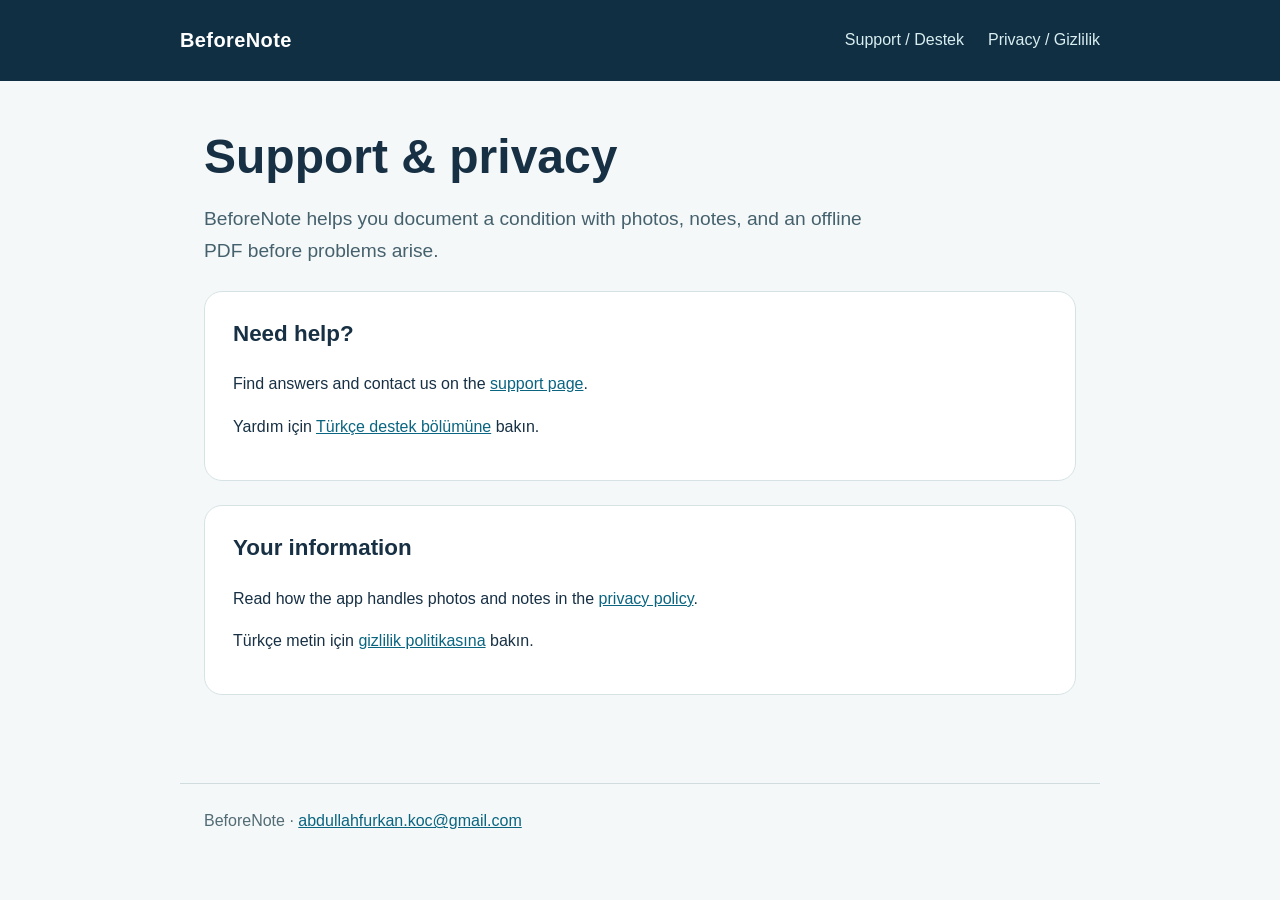
==== index.html @ 482cf533 "Add bilingual BeforeNote support and privacy pages" ====
<!doctype html>
<html lang="en">
<head><meta charset="utf-8"><meta name="viewport" content="width=device-width, initial-scale=1"><title>BeforeNote — Support & Privacy</title><meta name="description" content="Support and privacy information for the BeforeNote iPhone app."><link rel="stylesheet" href="style.css"></head>
<body>
<header><nav><strong>BeforeNote</strong><a href="support.html">Support / Destek</a><a href="privacy.html">Privacy / Gizlilik</a></nav></header>
<main><h1>Support & privacy</h1><p class="lead">BeforeNote helps you document a condition with photos, notes, and an offline PDF before problems arise.</p><div class="card"><h2>Need help?</h2><p>Find answers and contact us on the <a href="support.html">support page</a>.</p><p>Yardım için <a href="support.html#tr">Türkçe destek bölümüne</a> bakın.</p></div><div class="card"><h2>Your information</h2><p>Read how the app handles photos and notes in the <a href="privacy.html">privacy policy</a>.</p><p>Türkçe metin için <a href="privacy.html#tr">gizlilik politikasına</a> bakın.</p></div></main>
<footer>BeforeNote · <a href="mailto:abdullahfurkan.koc@gmail.com">abdullahfurkan.koc@gmail.com</a></footer>
</body></html>
---- style.css ----
:root { color-scheme: light; font-family: -apple-system, BlinkMacSystemFont, "Segoe UI", sans-serif; color: #173044; background: #f5f8f8; }
* { box-sizing: border-box; }
body { margin: 0; line-height: 1.65; }
header { background: #102f43; color: white; padding: 24px max(24px, calc((100vw - 920px) / 2)); }
header a { color: #d9eef0; text-decoration: none; }
nav { display: flex; flex-wrap: wrap; align-items: center; gap: 24px; }
nav strong { margin-right: auto; font-size: 1.25rem; letter-spacing: .02em; }
main { max-width: 920px; margin: 0 auto; padding: 48px 24px 64px; }
h1 { font-size: clamp(2rem, 5vw, 3rem); line-height: 1.15; margin: 0 0 16px; }
h2 { font-size: 1.4rem; margin-top: 40px; }
p, li { font-size: 1rem; }
.lead { font-size: 1.2rem; color: #45616d; max-width: 680px; }
.card { background: white; border: 1px solid #d6e3e5; border-radius: 18px; padding: 24px 28px; margin: 24px 0; }
.card h2 { margin-top: 0; }
a { color: #0a6581; }
a:focus-visible { outline: 3px solid #d58a30; outline-offset: 3px; }
.lang { color: #55717d; font-size: .9rem; margin-bottom: 30px; }
.language-block { border-top: 1px solid #cfdddf; padding-top: 28px; margin-top: 48px; }
footer { max-width: 920px; margin: 0 auto; padding: 24px; border-top: 1px solid #cfdddf; color: #526b75; }
@media (max-width: 600px) { header { padding: 18px 24px; } nav { gap: 12px 18px; } nav strong { width: 100%; } main { padding-top: 36px; } .card { padding: 20px; } }
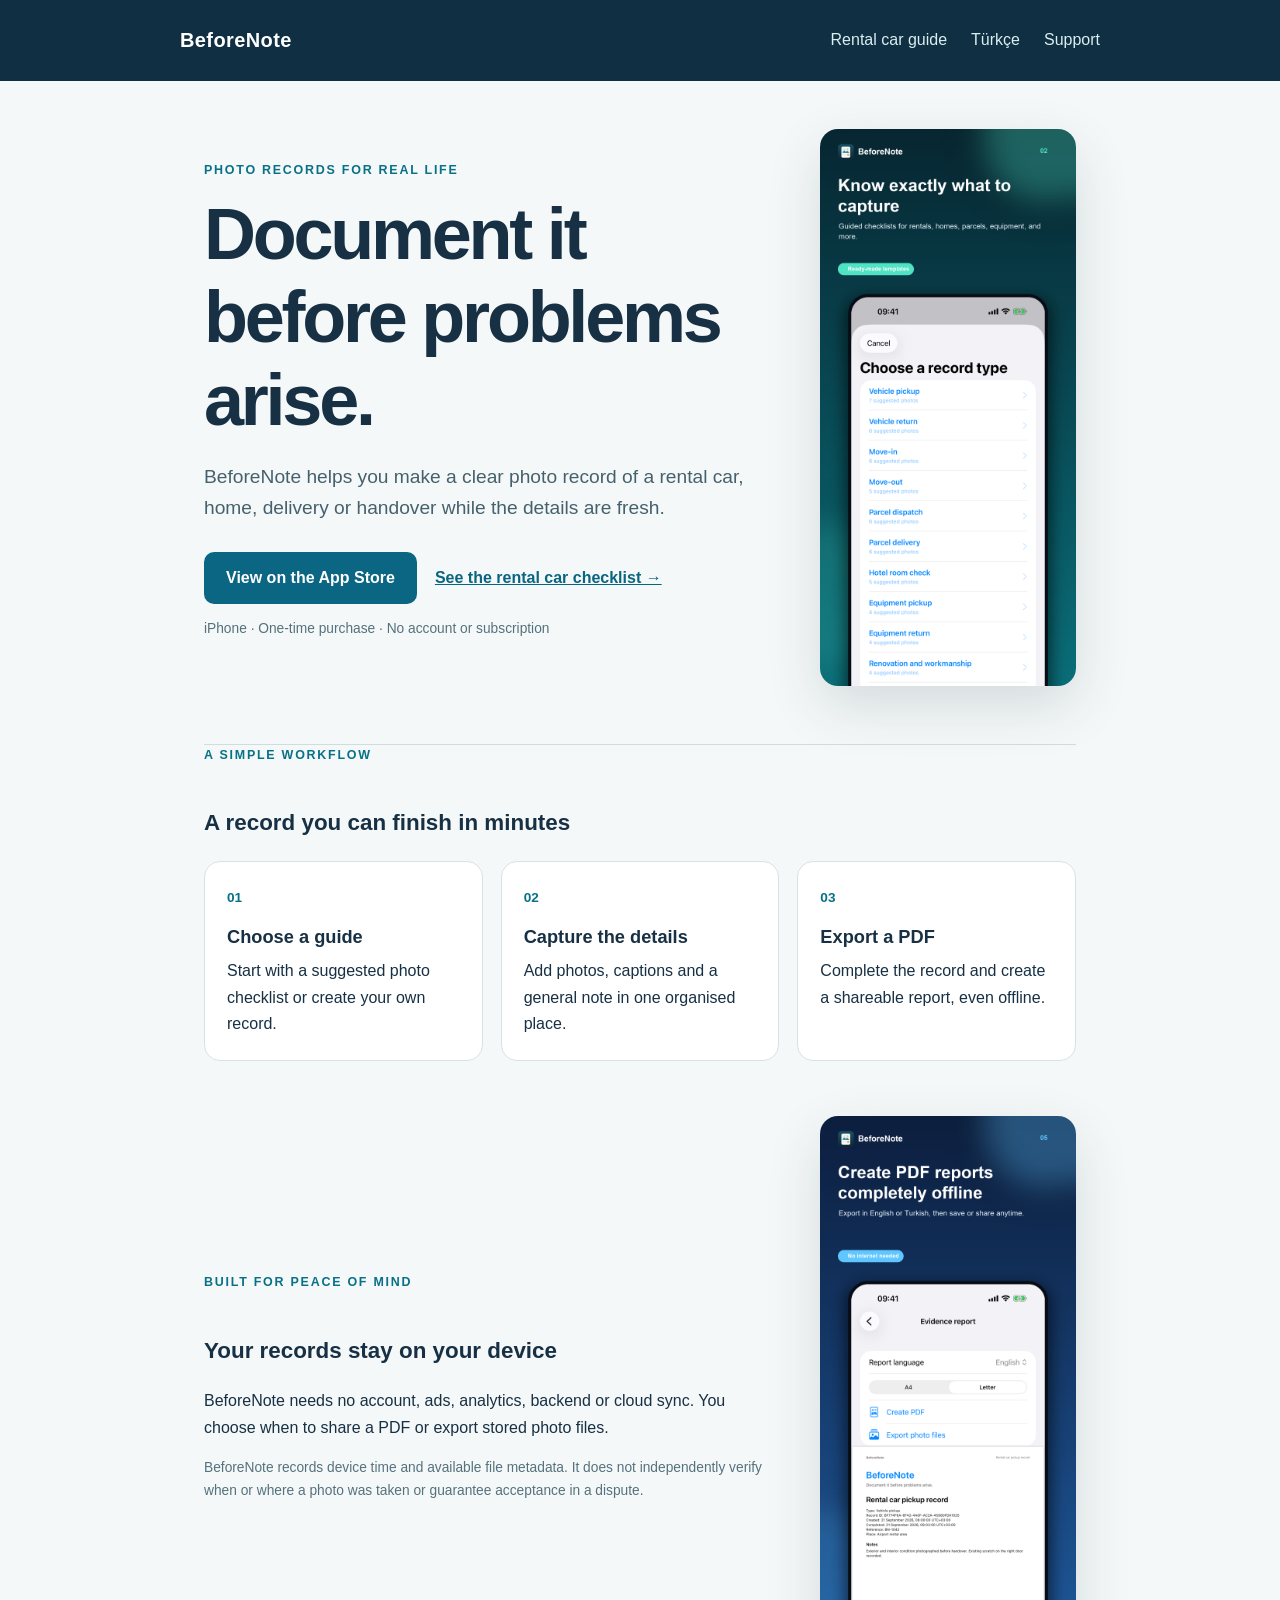
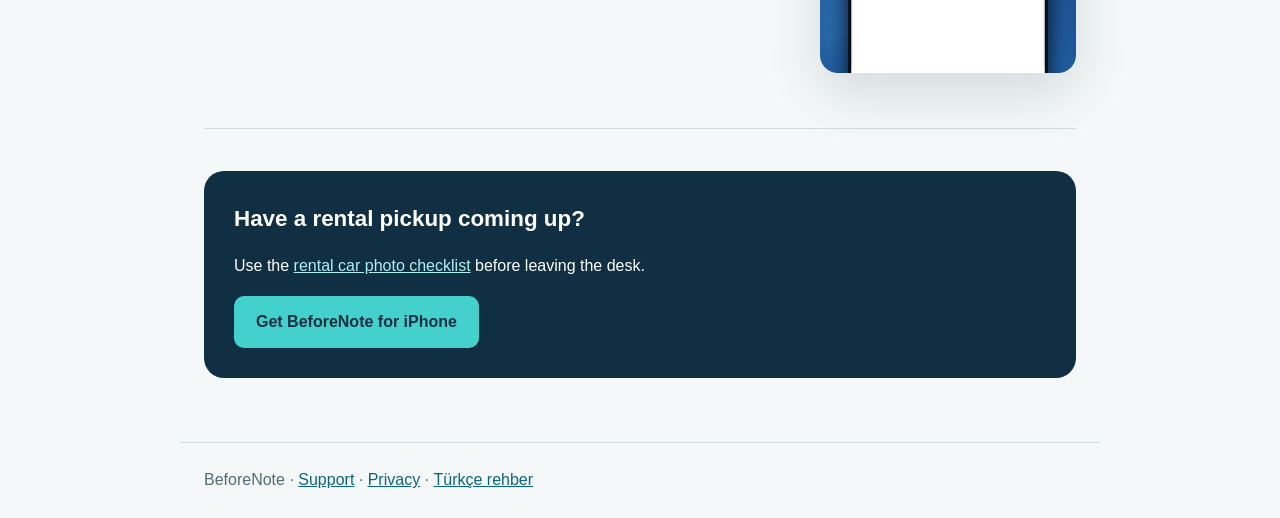
==== commit 40816d0d: "Add bilingual BeforeNote landing and rental car guides" ====
--- a/index.html
+++ b/index.html
@@ -1,8 +1,22 @@
 <!doctype html>
 <html lang="en">
-<head><meta charset="utf-8"><meta name="viewport" content="width=device-width, initial-scale=1"><title>BeforeNote — Support & Privacy</title><meta name="description" content="Support and privacy information for the BeforeNote iPhone app."><link rel="stylesheet" href="style.css"></head>
+<head>
+  <meta charset="utf-8"><meta name="viewport" content="width=device-width, initial-scale=1">
+  <meta name="description" content="BeforeNote helps you document rental cars, homes and deliveries with guided photos, notes and offline PDF reports. One purchase. No account or subscription.">
+  <meta name="theme-color" content="#102f43"><meta property="og:type" content="website">
+  <meta property="og:title" content="BeforeNote — Document it before problems arise">
+  <meta property="og:description" content="A private iPhone app for organised photo records and offline PDF reports.">
+  <meta property="og:image" content="https://furkankoc18.github.io/beforenote-support/assets/beforenote-en.png">
+  <link rel="canonical" href="https://furkankoc18.github.io/beforenote-support/">
+  <title>BeforeNote — Photo records before problems arise</title><link rel="stylesheet" href="style.css">
+</head>
 <body>
-<header><nav><strong>BeforeNote</strong><a href="support.html">Support / Destek</a><a href="privacy.html">Privacy / Gizlilik</a></nav></header>
-<main><h1>Support & privacy</h1><p class="lead">BeforeNote helps you document a condition with photos, notes, and an offline PDF before problems arise.</p><div class="card"><h2>Need help?</h2><p>Find answers and contact us on the <a href="support.html">support page</a>.</p><p>Yardım için <a href="support.html#tr">Türkçe destek bölümüne</a> bakın.</p></div><div class="card"><h2>Your information</h2><p>Read how the app handles photos and notes in the <a href="privacy.html">privacy policy</a>.</p><p>Türkçe metin için <a href="privacy.html#tr">gizlilik politikasına</a> bakın.</p></div></main>
-<footer>BeforeNote · <a href="mailto:abdullahfurkan.koc@gmail.com">abdullahfurkan.koc@gmail.com</a></footer>
+<header><nav aria-label="Main navigation"><strong>BeforeNote</strong><a href="rental-car-photo-proof/">Rental car guide</a><a href="kiralik-arac-hasar-tespit/" lang="tr">Türkçe</a><a href="support.html">Support</a></nav></header>
+<main>
+  <section class="hero"><div><p class="eyebrow">PHOTO RECORDS FOR REAL LIFE</p><h1>Document it before problems arise.</h1><p class="lead">BeforeNote helps you make a clear photo record of a rental car, home, delivery or handover while the details are fresh.</p><div class="actions"><a class="button" href="https://apps.apple.com/app/id6810145116">View on the App Store</a><a class="text-link" href="rental-car-photo-proof/">See the rental car checklist →</a></div><p class="fine-print">iPhone · One-time purchase · No account or subscription</p></div><img class="hero-image" src="assets/beforenote-en.png" width="1320" height="2868" alt="BeforeNote's guided record templates on iPhone"></section>
+  <section aria-labelledby="how-heading"><p class="eyebrow">A SIMPLE WORKFLOW</p><h2 id="how-heading">A record you can finish in minutes</h2><div class="feature-grid"><div class="feature"><span class="step">01</span><h3>Choose a guide</h3><p>Start with a suggested photo checklist or create your own record.</p></div><div class="feature"><span class="step">02</span><h3>Capture the details</h3><p>Add photos, captions and a general note in one organised place.</p></div><div class="feature"><span class="step">03</span><h3>Export a PDF</h3><p>Complete the record and create a shareable report, even offline.</p></div></div></section>
+  <section class="split-section"><div><p class="eyebrow">BUILT FOR PEACE OF MIND</p><h2>Your records stay on your device</h2><p>BeforeNote needs no account, ads, analytics, backend or cloud sync. You choose when to share a PDF or export stored photo files.</p><p class="fine-print">BeforeNote records device time and available file metadata. It does not independently verify when or where a photo was taken or guarantee acceptance in a dispute.</p></div><img class="detail-image" src="assets/beforenote-pdf-en.png" width="1320" height="2868" loading="lazy" alt="BeforeNote's offline PDF report screen"></section>
+  <section class="cta-panel"><h2>Have a rental pickup coming up?</h2><p>Use the <a href="rental-car-photo-proof/">rental car photo checklist</a> before leaving the desk.</p><a class="button" href="https://apps.apple.com/app/id6810145116">Get BeforeNote for iPhone</a></section>
+</main>
+<footer>BeforeNote · <a href="support.html">Support</a> · <a href="privacy.html">Privacy</a> · <a href="kiralik-arac-hasar-tespit/" lang="tr">Türkçe rehber</a></footer>
 </body></html>
--- a/style.css
+++ b/style.css
@@ -18,3 +18,28 @@
 .language-block { border-top: 1px solid #cfdddf; padding-top: 28px; margin-top: 48px; }
 footer { max-width: 920px; margin: 0 auto; padding: 24px; border-top: 1px solid #cfdddf; color: #526b75; }
 @media (max-width: 600px) { header { padding: 18px 24px; } nav { gap: 12px 18px; } nav strong { width: 100%; } main { padding-top: 36px; } .card { padding: 20px; } }
+.eyebrow { color: #087187; font-size: .78rem; font-weight: 800; letter-spacing: .14em; margin: 0 0 12px; }
+.hero, .guide-layout, .split-section { display: grid; grid-template-columns: minmax(0, 1.45fr) minmax(210px, .65fr); gap: 44px; align-items: center; }
+.hero { padding-bottom: 58px; border-bottom: 1px solid #cfdddf; }
+.hero h1 { font-size: clamp(2.5rem, 6vw, 4.5rem); letter-spacing: -.045em; }
+.hero-image, .guide-image, .detail-image { display: block; width: 100%; max-width: 300px; height: auto; margin: 0 auto; border-radius: 18px; box-shadow: 0 20px 55px #102f4324; }
+.actions { display: flex; align-items: center; flex-wrap: wrap; gap: 18px; margin: 28px 0 12px; }
+.button { display: inline-block; background: #0b6683; color: white; padding: 13px 22px; border-radius: 10px; font-weight: 700; text-decoration: none; }
+.button:hover { background: #084b62; }
+.text-link { font-weight: 700; }
+.fine-print { color: #55717d; font-size: .86rem; }
+.feature-grid { display: grid; grid-template-columns: repeat(3, 1fr); gap: 18px; }
+.feature { background: white; border: 1px solid #d6e3e5; border-radius: 16px; padding: 22px; }
+.feature h3 { margin: 12px 0 6px; font-size: 1.14rem; }
+.feature p { margin: 0; }
+.step { color: #087187; font-size: .85rem; font-weight: 800; }
+.split-section { padding: 55px 0; border-bottom: 1px solid #cfdddf; }
+.guide-layout { padding: 18px 0 45px; align-items: start; }
+.checklist { padding-left: 24px; }
+.checklist li { margin: 0 0 10px; padding-left: 5px; }
+.cta-panel { background: #102f43; color: white; border-radius: 20px; margin: 42px 0 0; padding: 30px; }
+.cta-panel h2 { margin: 0 0 8px; }
+.cta-panel a:not(.button) { color: #aff1ef; }
+.cta-panel .button { background: #44d1cd; color: #102f43; }
+.cta-panel .button:hover { background: #84ebe7; }
+@media (max-width: 700px) { .hero, .guide-layout, .split-section { grid-template-columns: 1fr; gap: 28px; } .hero-image, .guide-image, .detail-image { max-width: 220px; } .feature-grid { grid-template-columns: 1fr; } }
